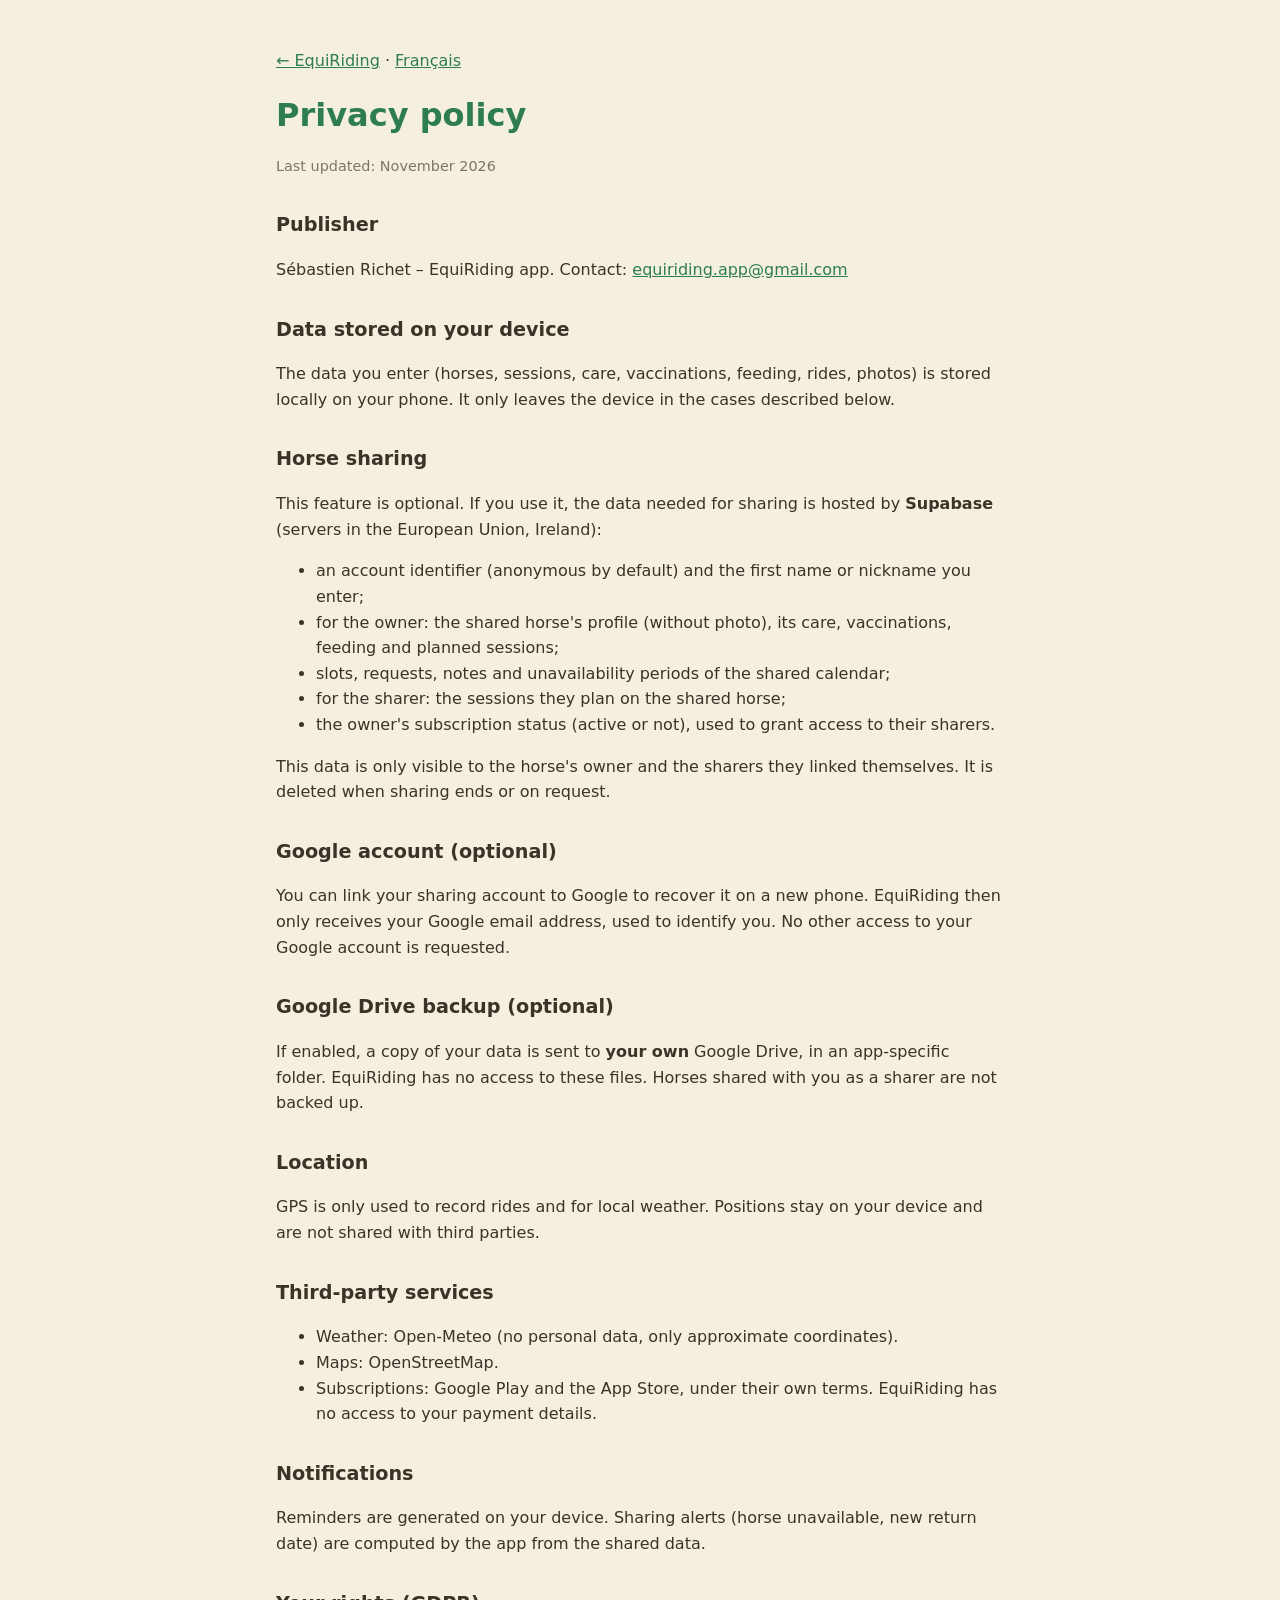
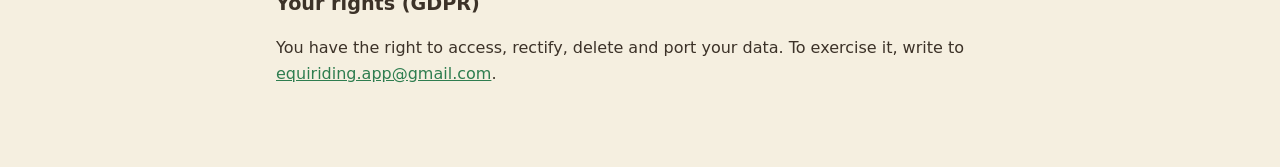
==== privacy.html @ e7aeb92d "Add files via upload" ====
<!doctype html>
<html lang="en">
<head>
<meta charset="utf-8">
<meta name="viewport" content="width=device-width,initial-scale=1">
<title>Privacy – EquiRiding</title>
<link rel="stylesheet" href="style.css">
</head>
<body><main>
<p><a href="index.html">← EquiRiding</a> · <a href="confidentialite.html">Français</a></p>
<h1>Privacy policy</h1>
<p class="muted">Last updated: November 2026</p>

<h2>Publisher</h2>
<p>Sébastien Richet – EquiRiding app. Contact: <a href="mailto:equiriding.app@gmail.com">equiriding.app@gmail.com</a></p>

<h2>Data stored on your device</h2>
<p>The data you enter (horses, sessions, care, vaccinations, feeding, rides, photos) is stored locally on your phone. It only leaves the device in the cases described below.</p>

<h2>Horse sharing</h2>
<p>This feature is optional. If you use it, the data needed for sharing is hosted by <strong>Supabase</strong> (servers in the European Union, Ireland):</p>
<ul>
<li>an account identifier (anonymous by default) and the first name or nickname you enter;</li>
<li>for the owner: the shared horse's profile (without photo), its care, vaccinations, feeding and planned sessions;</li>
<li>slots, requests, notes and unavailability periods of the shared calendar;</li>
<li>for the sharer: the sessions they plan on the shared horse;</li>
<li>the owner's subscription status (active or not), used to grant access to their sharers.</li>
</ul>
<p>This data is only visible to the horse's owner and the sharers they linked themselves. It is deleted when sharing ends or on request.</p>

<h2>Google account (optional)</h2>
<p>You can link your sharing account to Google to recover it on a new phone. EquiRiding then only receives your Google email address, used to identify you. No other access to your Google account is requested.</p>

<h2>Google Drive backup (optional)</h2>
<p>If enabled, a copy of your data is sent to <strong>your own</strong> Google Drive, in an app-specific folder. EquiRiding has no access to these files. Horses shared with you as a sharer are not backed up.</p>

<h2>Location</h2>
<p>GPS is only used to record rides and for local weather. Positions stay on your device and are not shared with third parties.</p>

<h2>Third-party services</h2>
<ul>
<li>Weather: Open-Meteo (no personal data, only approximate coordinates).</li>
<li>Maps: OpenStreetMap.</li>
<li>Subscriptions: Google Play and the App Store, under their own terms. EquiRiding has no access to your payment details.</li>
</ul>

<h2>Notifications</h2>
<p>Reminders are generated on your device. Sharing alerts (horse unavailable, new return date) are computed by the app from the shared data.</p>

<h2>Your rights (GDPR)</h2>
<p>You have the right to access, rectify, delete and port your data. To exercise it, write to <a href="mailto:equiriding.app@gmail.com">equiriding.app@gmail.com</a>.</p>
</main></body>
</html>
---- style.css ----
:root{--bg:#F5EFE0;--card:#FAF7F0;--text:#3C3228;--muted:#7A756A;--accent:#2E7D4F}
*{box-sizing:border-box}
body{margin:0;background:var(--bg);color:var(--text);font:16px/1.6 system-ui,-apple-system,Segoe UI,Roboto,sans-serif}
main{max-width:760px;margin:0 auto;padding:32px 16px 64px}
h1{color:var(--accent);margin:0 0 8px}
h2{margin-top:32px;font-size:1.2rem}
.card{background:var(--card);border-radius:14px;padding:20px;margin:16px 0}
a{color:var(--accent)}
.muted{color:var(--muted);font-size:.9rem}
nav a{margin-right:16px}
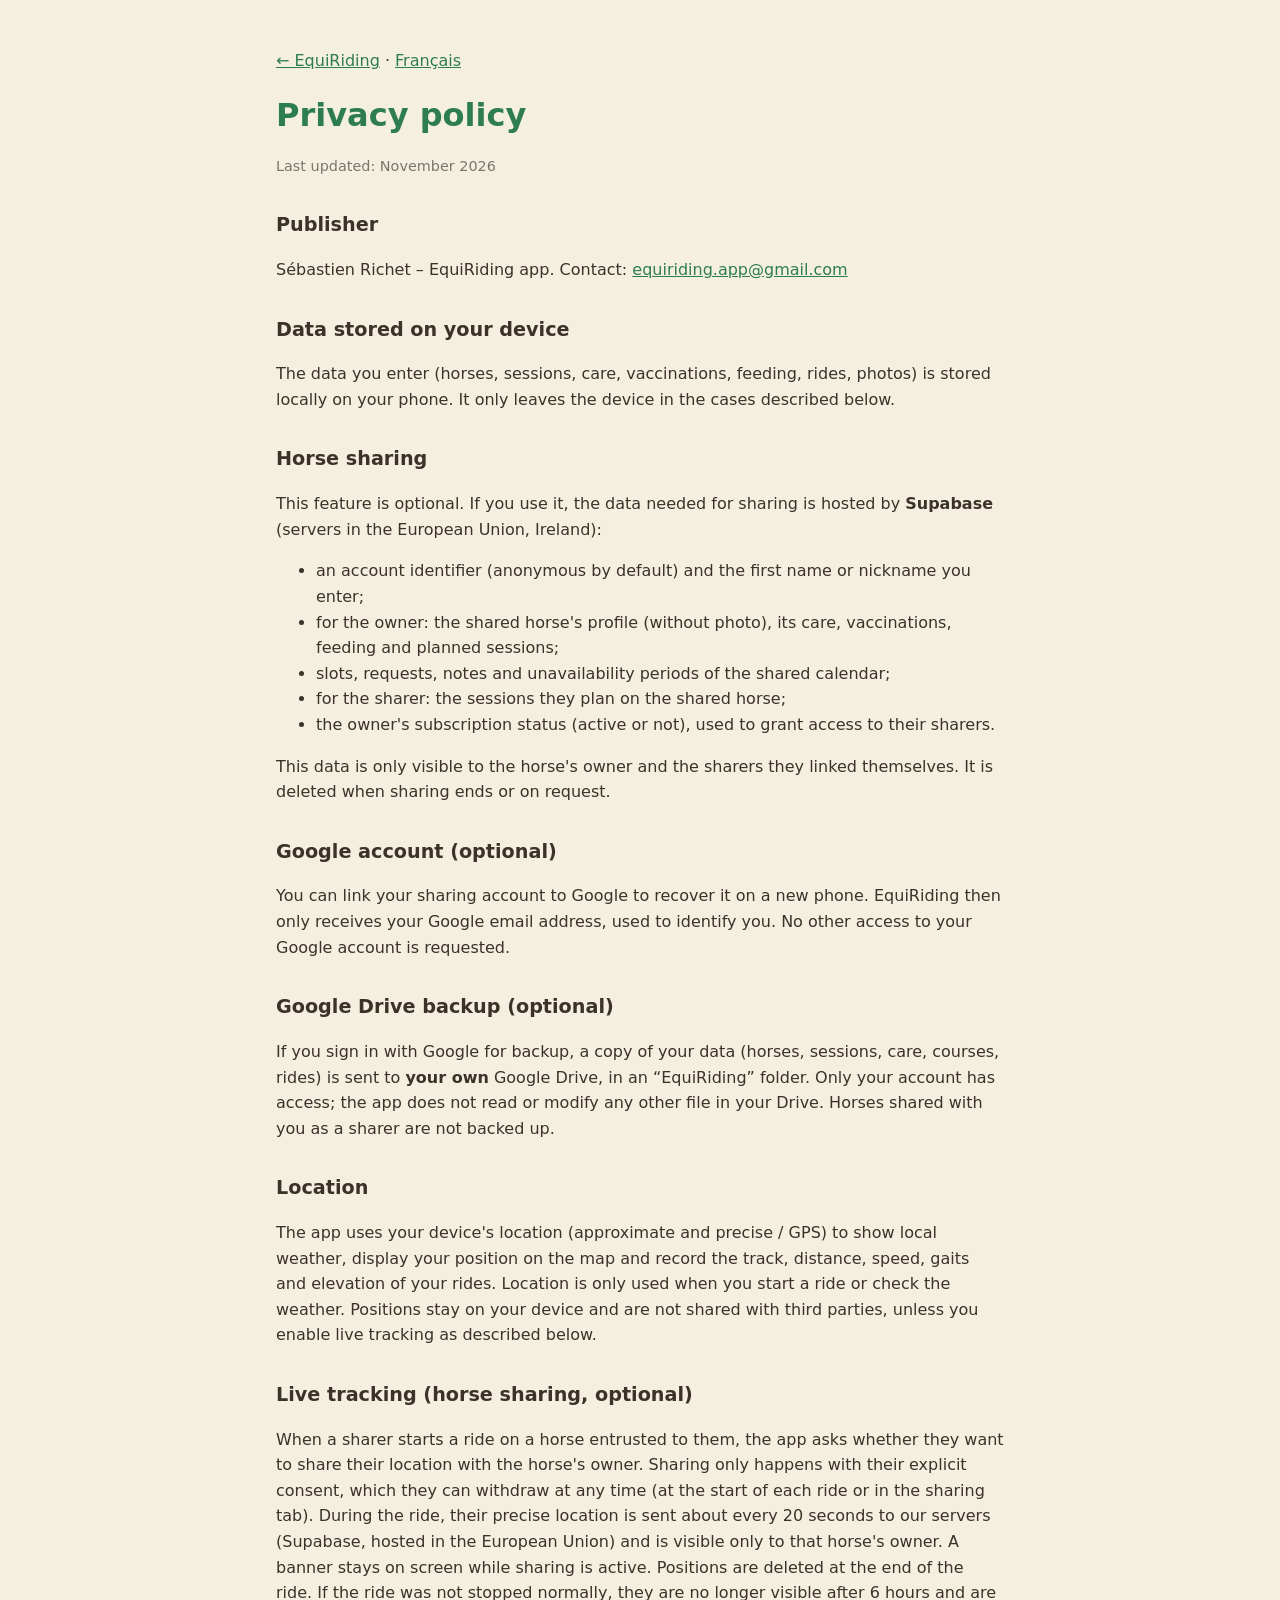
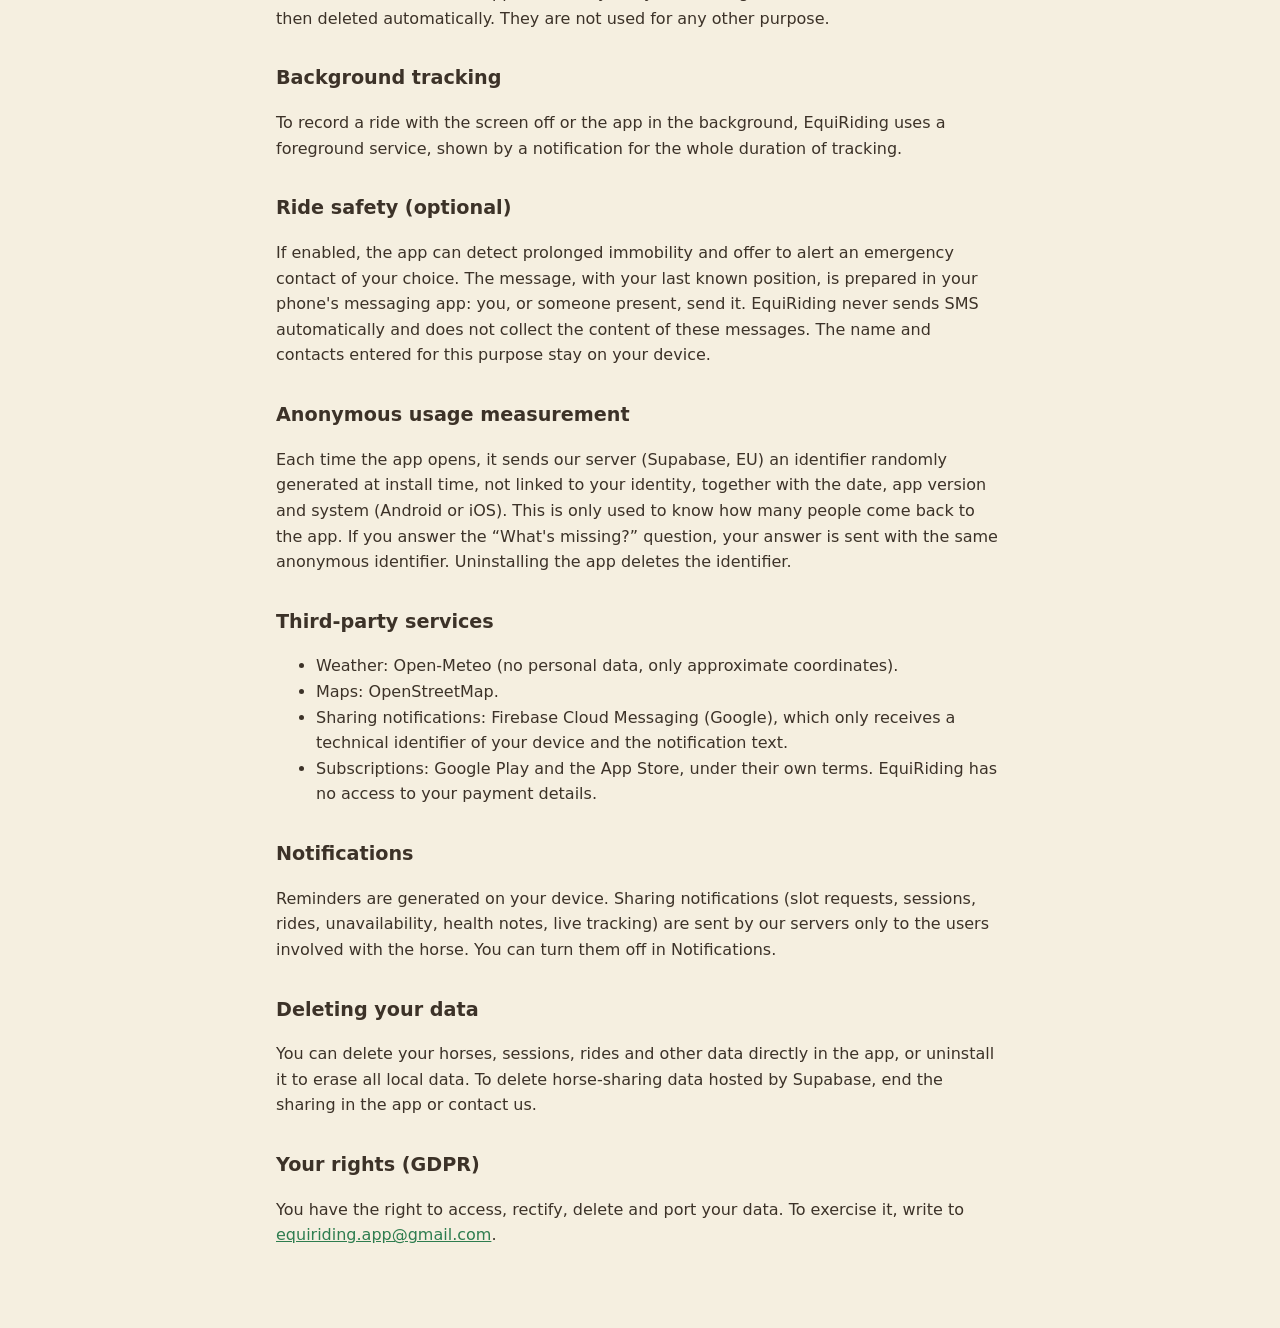
==== commit b02d13b7: "Add files via upload" ====
--- a/privacy.html
+++ b/privacy.html
@@ -32,20 +32,36 @@
 <p>You can link your sharing account to Google to recover it on a new phone. EquiRiding then only receives your Google email address, used to identify you. No other access to your Google account is requested.</p>
 
 <h2>Google Drive backup (optional)</h2>
-<p>If enabled, a copy of your data is sent to <strong>your own</strong> Google Drive, in an app-specific folder. EquiRiding has no access to these files. Horses shared with you as a sharer are not backed up.</p>
+<p>If you sign in with Google for backup, a copy of your data (horses, sessions, care, courses, rides) is sent to <strong>your own</strong> Google Drive, in an “EquiRiding” folder. Only your account has access; the app does not read or modify any other file in your Drive. Horses shared with you as a sharer are not backed up.</p>
 
 <h2>Location</h2>
-<p>GPS is only used to record rides and for local weather. Positions stay on your device and are not shared with third parties.</p>
+<p>The app uses your device's location (approximate and precise / GPS) to show local weather, display your position on the map and record the track, distance, speed, gaits and elevation of your rides. Location is only used when you start a ride or check the weather. Positions stay on your device and are not shared with third parties, unless you enable live tracking as described below.</p>
+
+<h2>Live tracking (horse sharing, optional)</h2>
+<p>When a sharer starts a ride on a horse entrusted to them, the app asks whether they want to share their location with the horse's owner. Sharing only happens with their explicit consent, which they can withdraw at any time (at the start of each ride or in the sharing tab). During the ride, their precise location is sent about every 20 seconds to our servers (Supabase, hosted in the European Union) and is visible only to that horse's owner. A banner stays on screen while sharing is active. Positions are deleted at the end of the ride. If the ride was not stopped normally, they are no longer visible after 6 hours and are then deleted automatically. They are not used for any other purpose.</p>
+
+<h2>Background tracking</h2>
+<p>To record a ride with the screen off or the app in the background, EquiRiding uses a foreground service, shown by a notification for the whole duration of tracking.</p>
+
+<h2>Ride safety (optional)</h2>
+<p>If enabled, the app can detect prolonged immobility and offer to alert an emergency contact of your choice. The message, with your last known position, is prepared in your phone's messaging app: you, or someone present, send it. EquiRiding never sends SMS automatically and does not collect the content of these messages. The name and contacts entered for this purpose stay on your device.</p>
+
+<h2>Anonymous usage measurement</h2>
+<p>Each time the app opens, it sends our server (Supabase, EU) an identifier randomly generated at install time, not linked to your identity, together with the date, app version and system (Android or iOS). This is only used to know how many people come back to the app. If you answer the “What's missing?” question, your answer is sent with the same anonymous identifier. Uninstalling the app deletes the identifier.</p>
 
 <h2>Third-party services</h2>
 <ul>
 <li>Weather: Open-Meteo (no personal data, only approximate coordinates).</li>
 <li>Maps: OpenStreetMap.</li>
+<li>Sharing notifications: Firebase Cloud Messaging (Google), which only receives a technical identifier of your device and the notification text.</li>
 <li>Subscriptions: Google Play and the App Store, under their own terms. EquiRiding has no access to your payment details.</li>
 </ul>
 
 <h2>Notifications</h2>
-<p>Reminders are generated on your device. Sharing alerts (horse unavailable, new return date) are computed by the app from the shared data.</p>
+<p>Reminders are generated on your device. Sharing notifications (slot requests, sessions, rides, unavailability, health notes, live tracking) are sent by our servers only to the users involved with the horse. You can turn them off in Notifications.</p>
+
+<h2>Deleting your data</h2>
+<p>You can delete your horses, sessions, rides and other data directly in the app, or uninstall it to erase all local data. To delete horse-sharing data hosted by Supabase, end the sharing in the app or contact us.</p>
 
 <h2>Your rights (GDPR)</h2>
 <p>You have the right to access, rectify, delete and port your data. To exercise it, write to <a href="mailto:equiriding.app@gmail.com">equiriding.app@gmail.com</a>.</p>
